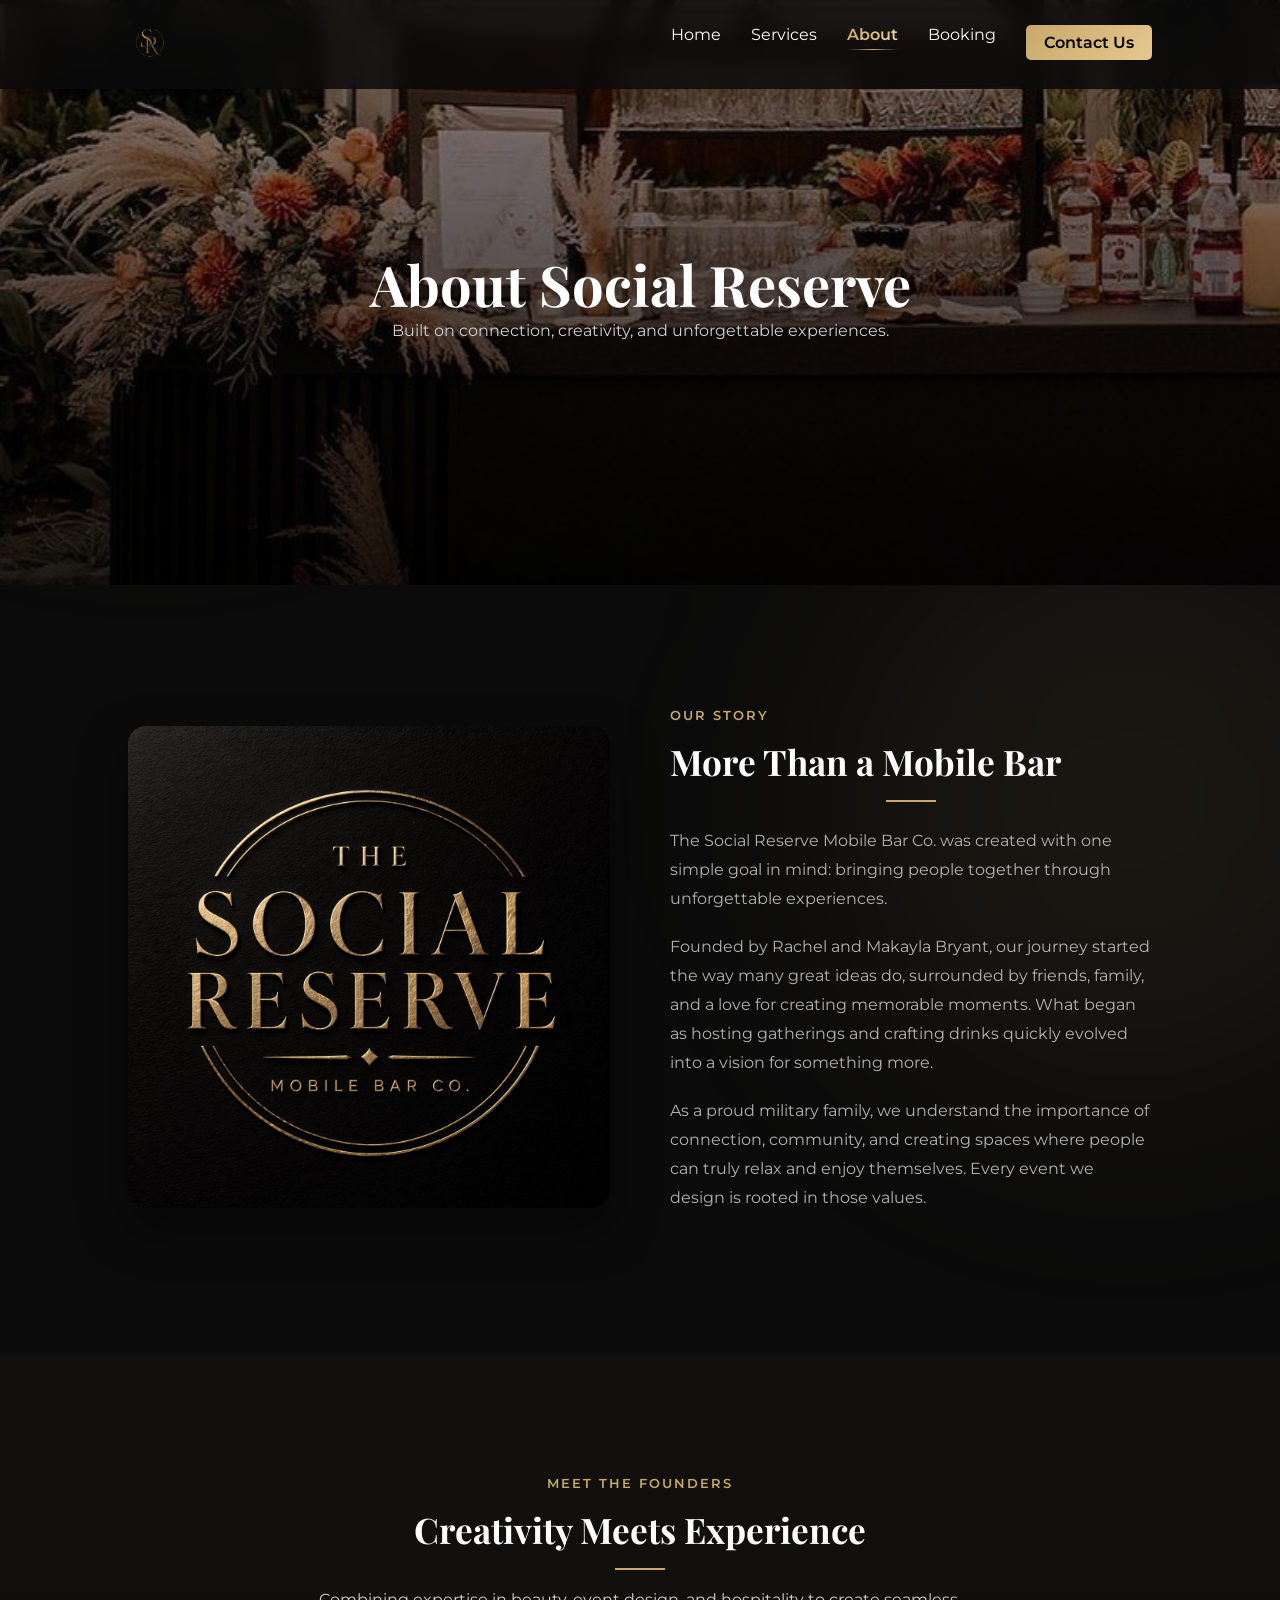
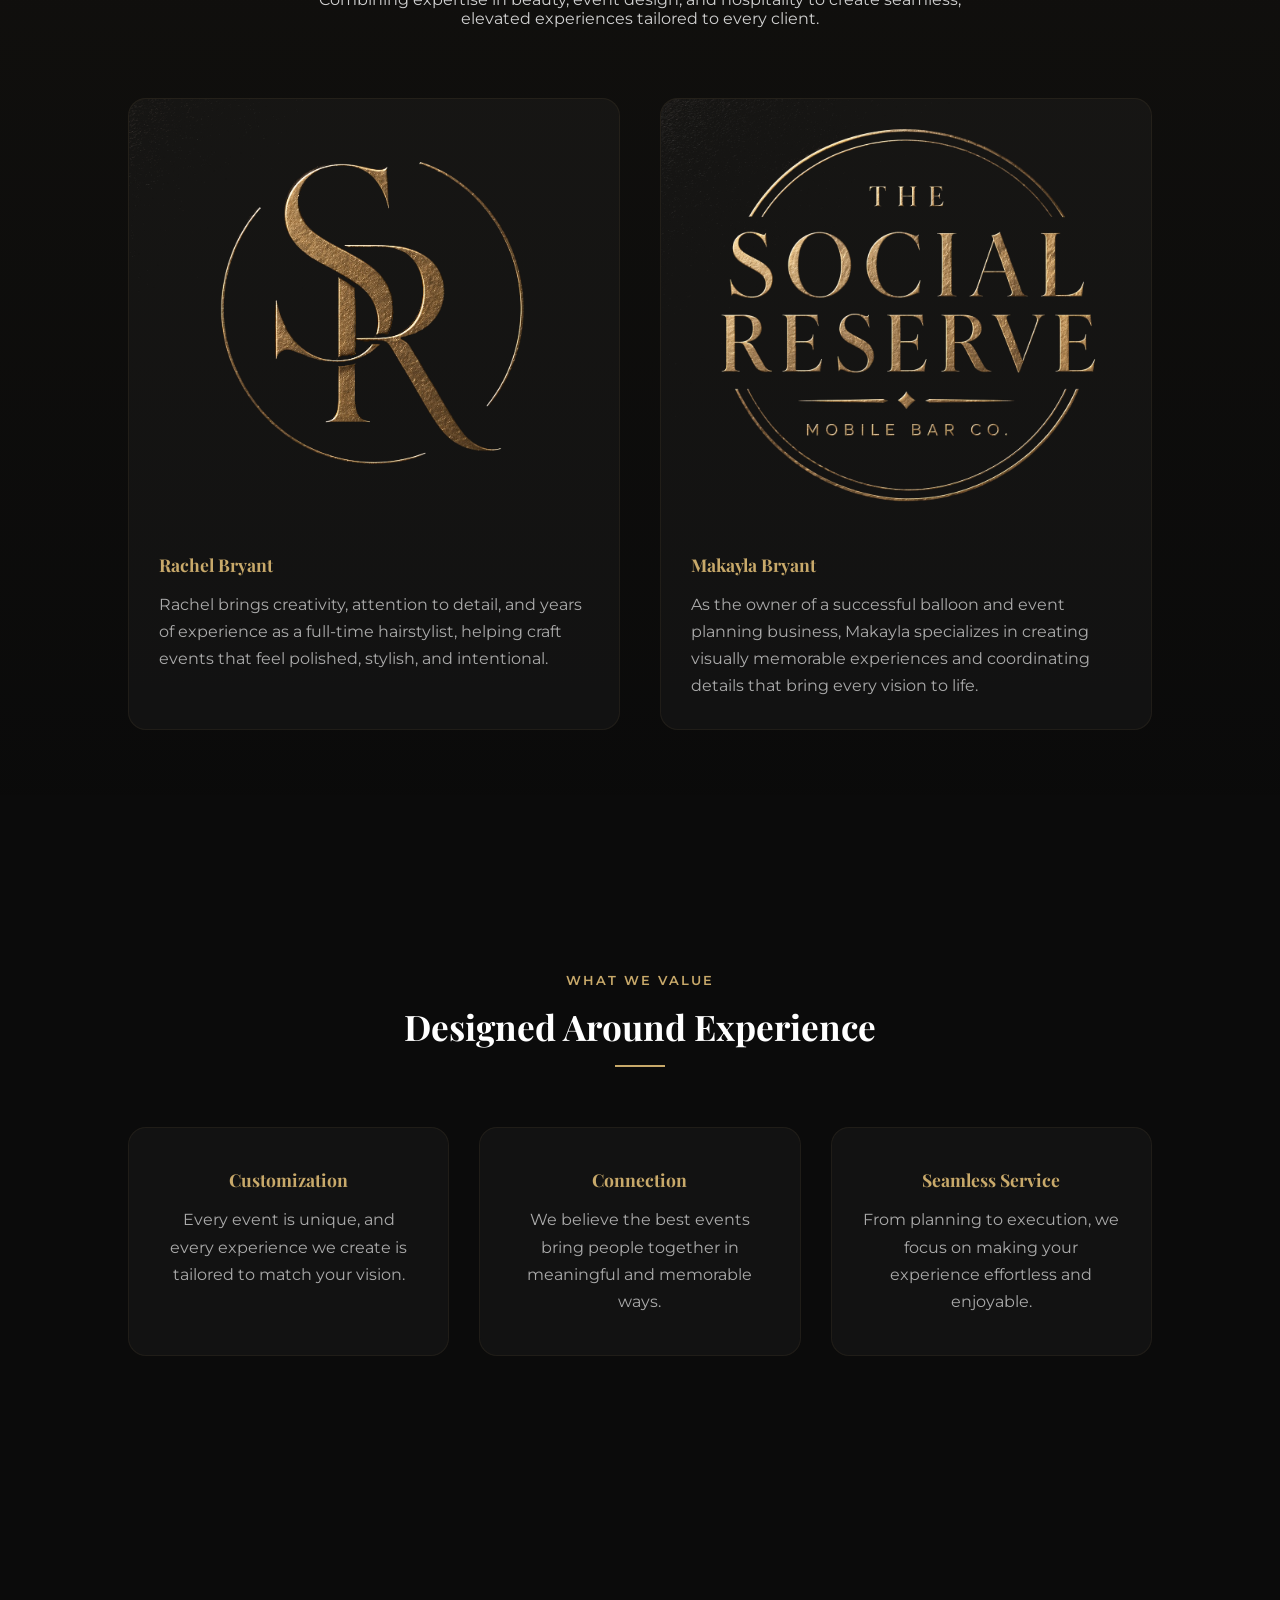
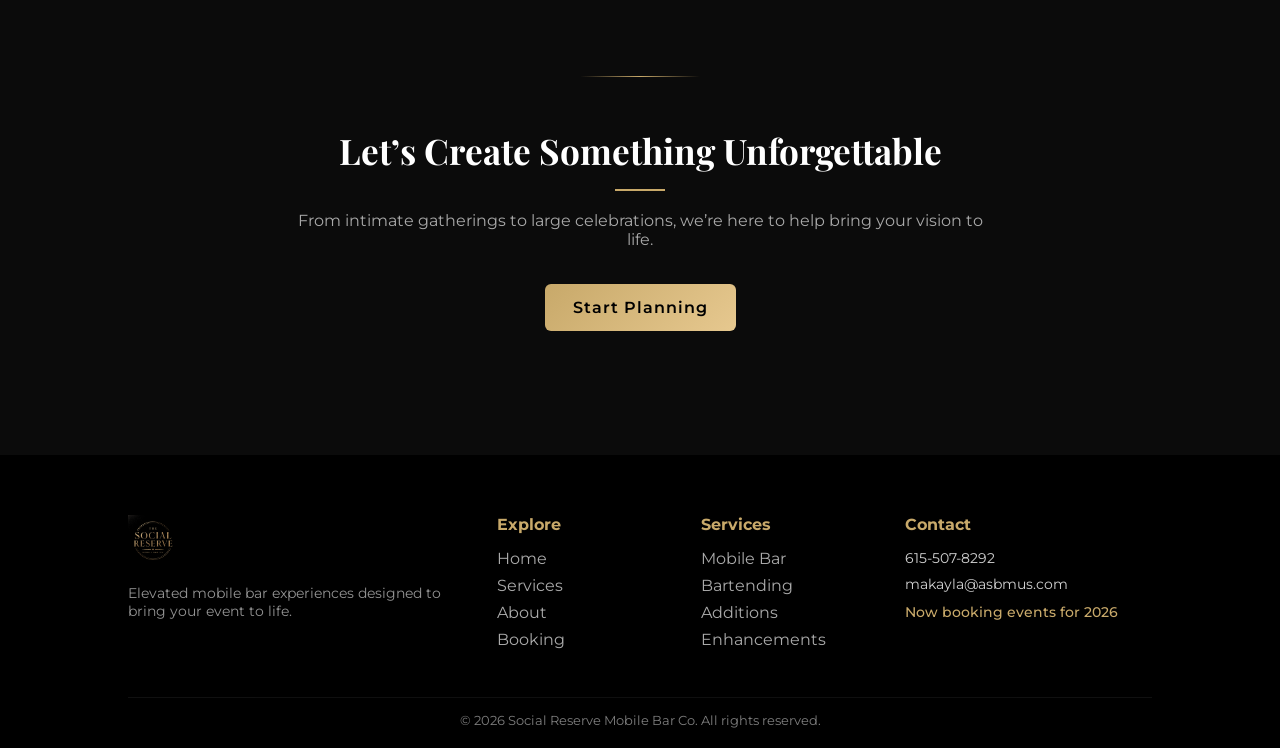
==== about.html @ 501cd26a "Add files via upload" ====
<!DOCTYPE html>
<html lang="en">
<head>
<meta charset="UTF-8">
<meta name="viewport" content="width=device-width, initial-scale=1.0">

<title>About Us | Social Reserve Mobile Bar</title>

<meta name="description" content="Learn more about Social Reserve Mobile Bar Co., founded by Rachel and Makayla Bryant. Discover the story behind our elevated mobile bar experiences and event services.">

<link href="https://fonts.googleapis.com/css2?family=Playfair+Display:wght@500;700&family=Montserrat:wght@300;400;500;600&display=swap" rel="stylesheet">

<link rel="stylesheet" href="style.css">
</head>

<body>

<!-- ========================= -->
<!-- NAVBAR -->
<!-- ========================= -->

<header class="navbar">

    <a href="index.html" class="logo">
    <img src="images/logoSRtransparent.png" alt="Social Reserve Logo">
</a>

    <nav>
        <ul>
            <li><a href="index.html">Home</a></li>
            <li><a href="services.html">Services</a></li>
            <li><a href="about.html" class="active-nav">About</a></li>
            <li><a href="contact.html">Booking</a></li>
            <li><a href="contact.html" class="cta-nav">Contact Us</a></li>
        </ul>
    </nav>

</header>

<!-- ========================= -->
<!-- HERO -->
<!-- ========================= -->

<section class="page-hero">

    <img src="images/barsetup.jfif" class="page-hero-img" alt="Social Reserve Founders">

    <div class="page-hero-overlay"></div>

    <div class="page-hero-content">
        <h1>About Social Reserve</h1>

        <p>
            Built on connection, creativity, and unforgettable experiences.
        </p>
    </div>

</section>

<!-- ========================= -->
<!-- STORY SECTION -->
<!-- ========================= -->

<section class="about-story">

    <div class="about-story-grid">

        <div class="about-story-image">
            <img src="images/logoblacksocial.jpeg" alt="Rachel and Makayla Bryant">
        </div>

        <div class="about-story-text">

            <span class="section-tag">OUR STORY</span>

            <h2>More Than a Mobile Bar</h2>

            <p>
                The Social Reserve Mobile Bar Co. was created with one simple goal in mind:
                bringing people together through unforgettable experiences.
            </p>

            <p>
                Founded by Rachel and Makayla Bryant, our journey started the way many great ideas do,
                surrounded by friends, family, and a love for creating memorable moments.
                What began as hosting gatherings and crafting drinks quickly evolved into a vision
                for something more.
            </p>

            <p>
                As a proud military family, we understand the importance of connection,
                community, and creating spaces where people can truly relax and enjoy themselves.
                Every event we design is rooted in those values.
            </p>

        </div>

    </div>

</section>

<!-- ========================= -->
<!-- FOUNDERS -->
<!-- ========================= -->

<section class="founders">

    <div class="founders-intro">

        <span class="section-tag">MEET THE FOUNDERS</span>

        <h2>Creativity Meets Experience</h2>

        <p>
            Combining expertise in beauty, event design, and hospitality to create seamless,
            elevated experiences tailored to every client.
        </p>

    </div>

    <div class="founders-grid">

        <div class="founder-card">

            <img src="images/logoSRtransparent.png" alt="Rachel Bryant">

            <div class="founder-content">
                <h3>Rachel Bryant</h3>

                <p>
                    Rachel brings creativity, attention to detail, and years of experience
                    as a full-time hairstylist, helping craft events that feel polished,
                    stylish, and intentional.
                </p>
            </div>

        </div>

        <div class="founder-card">

            <img src="images/logoSocialtransparent.png"Makayla Bryant">

            <div class="founder-content">
                <h3>Makayla Bryant</h3>

                <p>
                    As the owner of a successful balloon and event planning business,
                    Makayla specializes in creating visually memorable experiences and
                    coordinating details that bring every vision to life.
                </p>
            </div>

        </div>

    </div>

</section>

<!-- ========================= -->
<!-- VALUES -->
<!-- ========================= -->

<section class="values">

    <div class="values-intro">

        <span class="section-tag">WHAT WE VALUE</span>

        <h2>Designed Around Experience</h2>

    </div>

    <div class="values-grid">

        <div class="value-box">
            <h3>Customization</h3>
            <p>
                Every event is unique, and every experience we create is tailored to match your vision.
            </p>
        </div>

        <div class="value-box">
            <h3>Connection</h3>
            <p>
                We believe the best events bring people together in meaningful and memorable ways.
            </p>
        </div>

        <div class="value-box">
            <h3>Seamless Service</h3>
            <p>
                From planning to execution, we focus on making your experience effortless and enjoyable.
            </p>
        </div>

    </div>

</section>

<!-- ========================= -->
<!-- CTA -->
<!-- ========================= -->

<section class="cta">

    <h2>Let’s Create Something Unforgettable</h2>

    <p>
        From intimate gatherings to large celebrations, we’re here to help bring your vision to life.
    </p>

    <a href="contact.html" class="btn-primary">
        Start Planning
    </a>

</section>

<!-- ========================= -->
<!-- FOOTER -->
<!-- ========================= -->

<footer class="footer">

    <div class="footer-container">

        <!-- LOGO + BRAND -->
        <div class="footer-brand">
            <img src="images/logoSocialtransparent.png" alt="Social Reserve Logo">
            <p>
                Elevated mobile bar experiences designed to bring your event to life.
            </p>
        </div>

        <!-- NAVIGATION -->
        <div class="footer-links">
            <h4>Explore</h4>
            <ul>
                <li><a href="index.html">Home</a></li>
                <li><a href="services.html">Services</a></li>
                <li><a href="about.html">About</a></li>
                <li><a href="contact.html">Booking</a></li>
            </ul>
        </div>

        <!-- SERVICES QUICK LINKS -->
        <div class="footer-links">
            <h4>Services</h4>
            <ul>
                <li><a href="#mobilebar">Mobile Bar</a></li>
                <li><a href="#bartending">Bartending</a></li>
                <li><a href="#additions">Additions</a></li>
                <li><a href="#enhancements">Enhancements</a></li>
            </ul>
        </div>

        <!-- CONTACT + AVAILABILITY -->
        <div class="footer-contact">
            <h4>Contact</h4>
            <p>615-507-8292</p>
            <p>makayla@asbmus.com</p>

            <p class="availability">
                Now booking events for 2026
            </p>
        </div>

    </div>

    <!-- BOTTOM BAR -->
    <div class="footer-bottom">
        <p>© 2026 Social Reserve Mobile Bar Co. All rights reserved.</p>
    </div>

</footer>

</body>
</html>
---- style.css ----
/* ========================= */
/* RESET */
/* ========================= */
* {
    margin: 0;
    padding: 0;
    box-sizing: border-box;
}

html {
    scroll-behavior: smooth;
}

body {
    font-family: 'Montserrat', sans-serif;
    background: #0b0b0b;
    color: #fff;
    overflow-x: hidden;
}

/* ========================= */
/* BACKGROUND GLOW */
/* ========================= */
body::before,
body::after {
    content: "";
    position: fixed;
    width: 600px;
    height: 600px;
    border-radius: 50%;
    filter: blur(120px);
    z-index: -1;
}

body::before {
    top: -200px;
    left: -150px;
    background: rgba(200,169,106,0.12);
}

body::after {
    bottom: -200px;
    right: -150px;
    background: rgba(200,169,106,0.08);
}

/* ========================= */
/* TYPOGRAPHY */
/* ========================= */
h1, h2, h3 {
    font-family: 'Playfair Display', serif;
}

h1 {
    font-size: 3.5rem;
}

h2 {
    font-size: 2.2rem;
    margin-bottom: 20px;
}

h2::after {
    content: "";
    display: block;
    width: 50px;
    height: 2px;
    background: #c8a96a;
    margin: 15px auto 0;
}

h3 {
    color: #c8a96a;
    font-size: 1.1rem;
}

p {
    color: #d1d1d1;
    max-width: 700px;
    margin: 0 auto;
}

/* ========================= */
/* VALUE */
/* ========================= */

.value {
    text-align: center;
    padding: 120px 10% 80px;
    position: relative;
}

/* subtle fade from hero */
.value::before {
    content: "";

    position: absolute;

    width: 500px;
    height: 500px;

    top: -250px;
    right: -250px;

    border-radius: 50%;

    background: rgba(200,169,106,0.04);

    filter: blur(100px);
}

/* spacing */
.value h2 {
    margin-bottom: 15px;
}

/* first line (highlighted) */
.value-lead {
    font-size: 1.1rem;
    opacity: 0.9;
    margin-bottom: 10px;
}

/* second line (softer) */
.value-sub {
    font-size: 0.95rem;
    opacity: 0.7;
    max-width: 600px;
}

/* ========================= */
/* NAVBAR */
/* ========================= */

.navbar {
    position: fixed;
    width: 100%;
    top: 0;
    padding: 20px 10%;
    display: flex;
    justify-content: space-between;
    align-items: center;
    background: rgba(11,11,11,0.85);
    backdrop-filter: blur(10px);
    z-index: 1000;
}

.logo img {
    height: 45px;
}

.navbar ul {
    display: flex;
    list-style: none;
    gap: 30px;
}

.navbar a {
    color: #fff;
    text-decoration: none;
    transition: 0.3s;
}

.navbar a:hover {
    color: #c8a96a;
}

.cta {
    position: relative;
    margin-top: 80px;
}

.cta::before {
    content: "";
    display: block;
    width: 120px;
    height: 1px;
    margin: 0 auto 50px;

    background: linear-gradient(
        to right,
        transparent,
        #c8a96a,
        transparent
    );
}

.cta-nav {
    display: inline-block;
    position: relative;
    overflow: hidden;

    background: linear-gradient(135deg, #c8a96a, #e6c88f);
    color: #000 !important;
    padding: 8px 18px;
    border-radius: 5px;
    font-weight: 600;
    text-decoration: none;

    transition: transform 0.25s ease, box-shadow 0.25s ease;
}

/* hover matches hero */
.cta-nav:hover {
    transform: translateY(-2px);
    box-shadow: 0 8px 18px rgba(200,169,106,0.25);
}

/* same shine effect */
.cta-nav::after {
    content: "";
    position: absolute;
    inset: 0;
    background: linear-gradient(
        120deg,
        transparent,
        rgba(255,255,255,0.25),
        transparent
    );
    transform: translateX(-100%);
    transition: transform 0.5s ease;
}

.cta-nav:hover::after {
    transform: translateX(100%);
}

/* ========================= */
/* HERO */
/* ========================= */
/* HERO CONTAINER */
.hero {
    position: relative;
    height: 100vh;
    padding-top: 80px;
    overflow: hidden;

    display: flex;
    justify-content: center;
    align-items: center;
}

/* IMAGE (BOTTOM LAYER) */
.hero-img {
    position: absolute;
    top: 0;
    left: 0;

    width: 100%;
    height: 100%;
    object-fit: cover;

    z-index: 0;
}

.hero-buttons {
    display: flex;
    gap: 15px;
    margin-top: 10px;
    flex-wrap: wrap; /* prevents overlap */
    justify-content: center;
}

/* OVERLAY (MIDDLE LAYER) */
.hero-overlay {
    position: absolute;
    top: 0;
    left: 0;

    width: 100%;
    height: 100%;

    background: linear-gradient(
        to bottom,
        rgba(0,0,0,0.3) 0%,
        rgba(0,0,0,0.5) 40%,
        rgba(0,0,0,0.9) 100%
    );

    z-index: 1;
}

/* CONTENT (TOP LAYER) */
.hero-content {
    position: relative;
    z-index: 2;

    max-width: 750px;
    width: 90%;

    text-align: center;

    display: flex;
    flex-direction: column;
    align-items: center;
    justify-content: center;
    gap: 20px; /* THIS fixes overlap */
}

.hero h1 {
    font-size: 3.5rem;
    line-height: 1.2;
}

.hero p {
    font-size: 1.05rem;
    opacity: 0.9;
    max-width: 550px;
}

/* ========================= */
/* BUTTONS */
/* ========================= */

.btn-primary {
    display: inline-block;
    position: relative;
    overflow: hidden; /* THIS FIXES THE BLEED */

    background: linear-gradient(135deg, #c8a96a, #e6c88f);
    color: #000;
    padding: 14px 28px;
    border-radius: 6px;
    font-weight: 600;
    letter-spacing: 1px;
    text-decoration: none;

    transition: transform 0.25s ease, box-shadow 0.25s ease;
}

/* CLEAN HOVER */
.btn-primary:hover {
    transform: translateY(-2px);
    box-shadow: 0 8px 20px rgba(200,169,106,0.25);
}

/* INTERNAL SHINE (stays inside button) */
.btn-primary::after {
    content: "";
    position: absolute;
    inset: 0;
    background: linear-gradient(
        120deg,
        transparent,
        rgba(255,255,255,0.25),
        transparent
    );
    transform: translateX(-100%);
    transition: transform 0.5s ease;
}

.btn-primary:hover::after {
    transform: translateX(100%);
}

.btn-secondary {
    border: 1px solid rgba(200,169,106,0.6);
    padding: 14px 28px;
    border-radius: 6px;
    color: #c8a96a;
    text-decoration: none;
    font-weight: 500;

    transition: all 0.3s ease;
    position: relative;
}

/* hover fill */
.btn-secondary:hover {
    background: #c8a96a;
    color: #000;
    transform: translateY(-2px);
}

/* subtle glow */
.btn-secondary:hover {
    box-shadow: 0 8px 25px rgba(200,169,106,0.25);
}

.hero-buttons a {
    display: inline-block;
}

.btn-primary:active,
.btn-secondary:active {
    transform: translateY(0);
    box-shadow: none;
}

/* ========================= */
/* SECTIONS */
/* ========================= */
section {
    padding: 100px 10%;
    text-align: center;
}

/* ========================= */
/* SERVICES */
/* ========================= */
.services {
    background: linear-gradient(to bottom, rgba(200,169,106,0.05), transparent);
}

.services-sub {
    margin-bottom: 50px;
    opacity: 0.7;
}

/* FEATURED */
.featured-services {
    display: grid;
    grid-template-columns: 1fr 1fr;
    gap: 30px;
    margin-bottom: 60px;
}

/* SUPPORTING */
.supporting-services {
    display: grid;
    grid-template-columns: repeat(3, 1fr);
    gap: 25px;
}

/* CARDS */
.service-card {
    position: relative;
    overflow: hidden;
    border-radius: 12px;
    height: 320px;
    border: 1px solid rgba(200,169,106,0.2);
    transition: 0.4s;
}

.service-card.featured {
    height: 400px;
}

.service-card img {
    width: 100%;
    height: 100%;
    object-fit: cover;
    transition: 0.5s;
}

.card-content {
    position: absolute;
    bottom: 0;
    padding: 20px;
    width: 100%;
    background: linear-gradient(to top, rgba(0,0,0,0.9), transparent);
}

.service-card:hover {
    transform: translateY(-8px);
}

.service-card:hover img {
    transform: scale(1.05);
}

/* ========================= */
/* ENHANCEMENTS + TARGET */
/* ========================= */
.enhancements-grid,
.target-grid {
    display: grid;
    grid-template-columns: repeat(4, 1fr);
    gap: 25px;
}

.enhancement-card,
.target-item {
    background: rgba(255,255,255,0.02);
    border-radius: 12px;
    overflow: hidden;
    transition: 0.3s;
}

.enhance-img,
.target-img {
    height: 200px;
}

.enhance-img img,
.target-img img {
    width: 100%;
    height: 100%;
    object-fit: cover;
}

.enhance-text,
.target-text {
    padding: 18px;
    text-align: left;
}

.enhancement-card:hover,
.target-item:hover {
    transform: translateY(-5px);
}

/* ========================= */
/* ABOUT */
/* ========================= */
.about-container {
    display: grid;
    grid-template-columns: 1fr 1fr;
    gap: 40px;
    align-items: center;
}

.about-image img {
    width: 100%;
    border-radius: 12px;
}

.about-text {
    text-align: left;
}

/* ========================= */
/* SEO */
/* ========================= */

.seo-section {
    padding: 80px 10% 40px;
    opacity: 0.5; /* makes it feel "incognito" */
    font-size: 0.85rem;
}

.seo-content {
    max-width: 800px;
    margin: 0 auto;
    text-align: center;
}

.seo-section h2 {
    font-size: 1.2rem;
    margin-bottom: 15px;
    opacity: 0.7;
}

.seo-section p {
    margin-bottom: 15px;
    line-height: 1.6;
}

/* ========================= */
/* FORM */
/* ========================= */
.cta form {
    max-width: 600px;
    margin: 30px auto 0;
    display: flex;
    flex-direction: column;
    gap: 15px;
}

.cta input,
.cta textarea {
    padding: 12px;
    background: #1a1a1a;
    border: none;
    color: #fff;
}

.cta button {
    background: #c8a96a;
    padding: 14px;
    border: none;
}

/* ========================= */
/* FOOTER */
/* ========================= */

.footer {
    background: #000;
    padding: 60px 10% 20px;
}

.footer-container {
    display: grid;
    grid-template-columns: 2fr 1fr 1fr 1.5fr;
    gap: 40px;
    margin-bottom: 40px;
}

/* BRAND */
.footer-brand img {
    height: 50px;
    margin-bottom: 15px;
}

.footer-brand p {
    font-size: 0.9rem;
    opacity: 0.7;
}

/* LINKS */
.footer-links h4,
.footer-contact h4 {
    margin-bottom: 15px;
    font-size: 1rem;
    color: #c8a96a;
}

.footer-links ul {
    list-style: none;
}

.footer-links li {
    margin-bottom: 8px;
}

.footer-links a {
    text-decoration: none;
    color: #aaa;
    transition: 0.3s;
}

.footer-links a:hover {
    color: #c8a96a;
}

/* CONTACT */
.footer-contact p {
    margin-bottom: 8px;
    font-size: 0.9rem;
}

.availability {
    margin-top: 10px;
    color: #c8a96a;
    font-weight: 500;
}

/* BOTTOM */
.footer-bottom {
    border-top: 1px solid rgba(255,255,255,0.1);
    padding-top: 15px;
    text-align: center;
    font-size: 0.8rem;
    opacity: 0.6;
}

/* ========================= */
/* SERVICES PAGE */
/* ========================= */

/* PAGE HERO */
/* ========================= */
/* SERVICES HERO */
/* ========================= */

.page-hero {
    position: relative;
    height: 65vh;

    display: flex;
    justify-content: center;
    align-items: center;

    overflow: hidden;
}

.page-hero-img {
    position: absolute;
    width: 100%;
    height: 100%;
    object-fit: cover;

    animation: zoom 20s infinite alternate;
}

.page-hero-overlay {
    position: absolute;
    inset: 0;

    background: linear-gradient(
        to bottom,
        rgba(0,0,0,0.35),
        rgba(0,0,0,0.85)
    );
}

.page-hero-content {
    position: relative;
    z-index: 2;
    text-align: center;
    max-width: 700px;
}

/* SERVICE SECTIONS */
.service-section {
    padding: 100px 10%;
}

/* GRID */
.service-grid {
    display: grid;
    grid-template-columns: repeat(2, 1fr);
    gap: 30px;
    margin-top: 40px;
}

/* BOX */
.service-box {
    transition: 0.35s ease;
}

.service-box:hover {
    transform: translateY(-8px);
}

.service-box img {
    width: 100%;
    height: 200px;
    object-fit: cover;
    border-radius: 10px;
    transition: 0.5s ease;
}

.service-box h3 {
    margin-top: 10px;
}

.service-box p {
    font-size: 0.9rem;
    opacity: 0.8;
}

.service-box:hover img {
    transform: scale(1.03);
}

/* PROCESS */
.process {
    text-align: center;
    padding: 100px 10%;
}

.process-steps {
    background: rgba(255,255,255,0.03);
    border: 1px solid rgba(200,169,106,0.08);

    padding: 35px;
    border-radius: 16px;

    transition: 0.3s ease;
    display: grid;
    grid-template-columns: repeat(3, 1fr);
    gap: 40px;
    margin-top: 40px;
}

.process-steps div:hover {
    transform: translateY(-6px);
    border-color: rgba(200,169,106,0.25);
}


/* ========================= */
/* ABOUT PAGE */
/* ========================= */

/* STORY SECTION */
.about-story {
    padding: 120px 10%;
}

.about-story-grid {
    display: grid;
    grid-template-columns: 1fr 1fr;
    gap: 60px;
    align-items: center;
}

.about-story-image img {
    width: 100%;
    border-radius: 18px;
    box-shadow: 0 20px 50px rgba(0,0,0,0.45);
}

.about-story-text {
    text-align: left;
}

.about-story-text h2 {
    margin-bottom: 25px;
}

.about-story-text p {
    margin-bottom: 20px;
    opacity: 0.85;
    line-height: 1.8;
}

/* SMALL GOLD TAG */
.section-tag {
    display: inline-block;
    margin-bottom: 15px;

    color: #c8a96a;
    font-size: 0.8rem;
    letter-spacing: 2px;
    font-weight: 600;
}

/* ========================= */
/* FOUNDERS */
/* ========================= */

.founders {
    padding: 120px 10%;
    background: linear-gradient(
        to bottom,
        rgba(200,169,106,0.04),
        transparent
    );
}

.founders-intro {
    text-align: center;
    max-width: 700px;
    margin: 0 auto 70px;
}

.founders-grid {
    display: grid;
    grid-template-columns: 1fr 1fr;
    gap: 40px;
}

.founder-card {
    background: rgba(255,255,255,0.03);

    border: 1px solid rgba(200,169,106,0.08);

    border-radius: 18px;
    overflow: hidden;

    transition: 0.35s ease;
}

.founder-card:hover {
    transform: translateY(-8px);
    border-color: rgba(200,169,106,0.25);
}

.founder-card img {
    width: 100%;
    height: 420px;
    object-fit: cover;

    transition: 0.5s ease;
}

.founder-card:hover img {
    transform: scale(1.03);
}

.founder-content {
    padding: 30px;
    text-align: left;
}

.founder-content h3 {
    margin-bottom: 15px;
}

.founder-content p {
    opacity: 0.8;
    line-height: 1.7;
}

/* ========================= */
/* VALUES SECTION */
/* ========================= */

.values {
    padding: 120px 10%;
}

.values-intro {
    text-align: center;
    margin-bottom: 60px;
}

.values-grid {
    display: grid;
    grid-template-columns: repeat(3, 1fr);
    gap: 30px;
}

.value-box {
    background: rgba(255,255,255,0.03);

    border: 1px solid rgba(200,169,106,0.08);

    border-radius: 18px;

    padding: 40px 30px;

    transition: 0.35s ease;
}

.value-box:hover {
    transform: translateY(-8px);
    border-color: rgba(200,169,106,0.25);
}

.value-box h3 {
    margin-bottom: 15px;
}

.value-box p {
    opacity: 0.8;
    line-height: 1.7;
}

/* ========================= */
/* ABOUT CTA */
/* ========================= */

.cta {
    position: relative;
    padding: 120px 10%;
    text-align: center;
}

.cta::before {
    content: "";

    display: block;

    width: 120px;
    height: 1px;

    margin: 0 auto 50px;

    background: linear-gradient(
        to right,
        transparent,
        #c8a96a,
        transparent
    );
}

.cta h2 {
    margin-bottom: 20px;
}

.cta p {
    margin-bottom: 35px;
    opacity: 0.8;
}

/* ========================= */
/* ACTIVE NAV LINK */
/* ========================= */

.active-nav {
    position: relative;
    display: inline-block;

    background: linear-gradient(
        135deg,
        #c8a96a,
        #f0d39a,
        #c8a96a
    );

    background-size: 200% 200%;

    -webkit-background-clip: text;
    background-clip: text;
    -webkit-text-fill-color: transparent;
    color: transparent;

    animation: goldShimmer 4s ease infinite;

    font-weight: 600;
}

/* subtle underline */
.active-nav::after {
    content: "";
    position: absolute;
    left: 0;
    bottom: -6px;

    width: 100%;
    height: 1px;

    background: linear-gradient(
        to right,
        transparent,
        #c8a96a,
        transparent
    );
}

/* ========================= */
/* CONTACT PAGE */
/* ========================= */

.contact-info,
.booking-form,
.expectations {
    padding: 120px 10%;
}

/* INTRO */
.contact-intro,
.booking-intro,
.expectations-content {
    text-align: center;
    max-width: 700px;
    margin: 0 auto 60px;
}

/* CONTACT GRID */
.contact-grid {
    display: grid;
    grid-template-columns: repeat(3, 1fr);
    gap: 30px;
}

.contact-card {
    background: rgba(255,255,255,0.03);

    border: 1px solid rgba(200,169,106,0.08);

    border-radius: 18px;

    padding: 40px 30px;

    transition: 0.35s ease;
}

.contact-card:hover {
    transform: translateY(-8px);
    border-color: rgba(200,169,106,0.25);
}

/* FORM */
.form-embed {
    max-width: 900px;
    margin: 0 auto;
}

.placeholder-form {
    background: rgba(255,255,255,0.03);

    border: 1px solid rgba(200,169,106,0.08);

    border-radius: 18px;

    padding: 80px 40px;
}

/* EXPECTATIONS */
.expectation-grid {
    display: grid;
    grid-template-columns: repeat(3, 1fr);
    gap: 30px;
}

.expectation-box {
    background: rgba(255,255,255,0.03);

    border: 1px solid rgba(200,169,106,0.08);

    border-radius: 18px;

    padding: 40px 30px;

    transition: 0.35s ease;
}

.expectation-box:hover {
    transform: translateY(-8px);
    border-color: rgba(200,169,106,0.25);
}

/* ========================= */
/* SIGNATURE SERVICE */
/* ========================= */

.signature-service {
    padding: 120px 10%;
}

/* ========================= */
/* PREMIUM SERVICE ROW */
/* ========================= */

.signature-row,
.service-row {
    position: relative;

    display: grid;
    grid-template-columns: 1.1fr 1fr;

    gap: 50px;
    align-items: center;

    background: rgba(255,255,255,0.03);

    border: 1px solid rgba(200,169,106,0.08);

    border-radius: 20px;

    padding: 45px;

    overflow: hidden;

    transition: 0.35s ease;

    margin-top: 50px;
}

/* hover */
.signature-row:hover,
.service-row:hover {
    transform: translateY(-5px);

    border-color: rgba(200,169,106,0.18);
}

/* image */
.signature-row img,
.service-row img {
    width: 100%;
    height: 100%;

    min-height: 450px;

    object-fit: cover;

    border-radius: 18px;

    box-shadow: 0 20px 45px rgba(0,0,0,0.35);

    transition: 0.45s ease;
}

/* image hover */
.signature-row:hover img,
.service-row:hover img {
    transform: scale(1.02);
}

/* text */
.service-text {
    text-align: left;
    position: relative;
    z-index: 2;
}

/* headings */
.signature-row h2,
.service-row h2,
.service-row h3 {
    margin-bottom: 20px;
}

/* description */
.service-description {
    margin-bottom: 30px;
    line-height: 1.8;
    opacity: 0.88;
}

/* glow */
.signature-row::before,
.service-row::before {
    content: "";

    position: absolute;

    width: 260px;
    height: 260px;

    bottom: -120px;
    left: -120px;

    border-radius: 50%;

    background: rgba(200,169,106,0.04);

    filter: blur(80px);
}

/* reverse layout */
.reverse-row {
    grid-template-columns: 1fr 1.1fr;
}

/* divider */
.gold-line {
    width: 55px;
    height: 2px;

    background: #c8a96a;

    margin: 18px 0 28px;
}

/* ========================= */
/* FEATURES */
/* ========================= */

.service-features {
    display: flex;
    flex-direction: column;
    gap: 16px;
}

.feature-item {
    display: flex;
    align-items: flex-start;
    gap: 12px;
}

.feature-item span {
    color: #c8a96a;
    font-size: 1.1rem;
    line-height: 1.5;
}

.feature-item p {
    margin: 0;
    line-height: 1.7;
}

/* shimmer animation */
@keyframes goldShimmer {

    0% {
        background-position: 0% 50%;
    }

    50% {
        background-position: 100% 50%;
    }

    100% {
        background-position: 0% 50%;
    }
}

/* ========================= */
/* ANIMATIONS */
/* ========================= */
.hidden {
    opacity: 0;
    transform: translateY(40px);
}

.show {
    opacity: 1;
    transform: translateY(0);
}

@keyframes zoom {
    from { transform: scale(1); }
    to { transform: scale(1.1); }
}

/* ========================= */
/* MOBILE */
/* ========================= */
@media (max-width: 900px) {

    .featured-services {
        grid-template-columns: 1fr;
    }

    .supporting-services {
        grid-template-columns: 1fr 1fr;
    }

        .contact-grid,
    .expectation-grid {
        grid-template-columns: 1fr;
    }


        .service-row {
        grid-template-columns: 1fr;
    }

    .service-grid {
        grid-template-columns: 1fr 1fr;
    }

    .signature-row,
.service-row {
    grid-template-columns: 1fr;
}

.signature-row img,
.service-row img {
    min-height: 320px;
}

    .process-steps {
        grid-template-columns: 1fr;
    }

    .enhancements-grid,
    .target-grid {
        grid-template-columns: 1fr 1fr;
    }

    .about-container {
        grid-template-columns: 1fr;
    }

        .hero-content {
        gap: 15px;
    }

    .hero h1 {
        font-size: 2.2rem;
    }

    .hero p {
        font-size: 0.95rem;
    }

    .hero-buttons {
        flex-direction: column;
        width: 100%;
    }

    .hero-buttons a {
        width: 100%;
        text-align: center;
    }

        .about-story-grid,
    .founders-grid,
    .values-grid {
        grid-template-columns: 1fr;
    }

    .about-story {
        padding-top: 80px;
    }

    .about-story-text {
        text-align: center;
    }

    .founder-content {
        text-align: center;
    }
}

@media (max-width: 600px) {

    .supporting-services,
    .enhancements-grid,
    .target-grid {
        grid-template-columns: 1fr;
    }

        .contact-info,
    .booking-form,
    .expectations {
        padding: 80px 8%;
    }

    .hero h1 {
        font-size: 2.2rem;
    }

    .service-grid {
        grid-template-columns: 1fr;
    }

        .about-story,
    .founders,
    .values,
    .cta {
        padding: 80px 8%;
    }

    .founder-card img {
        height: 320px;
    }
}
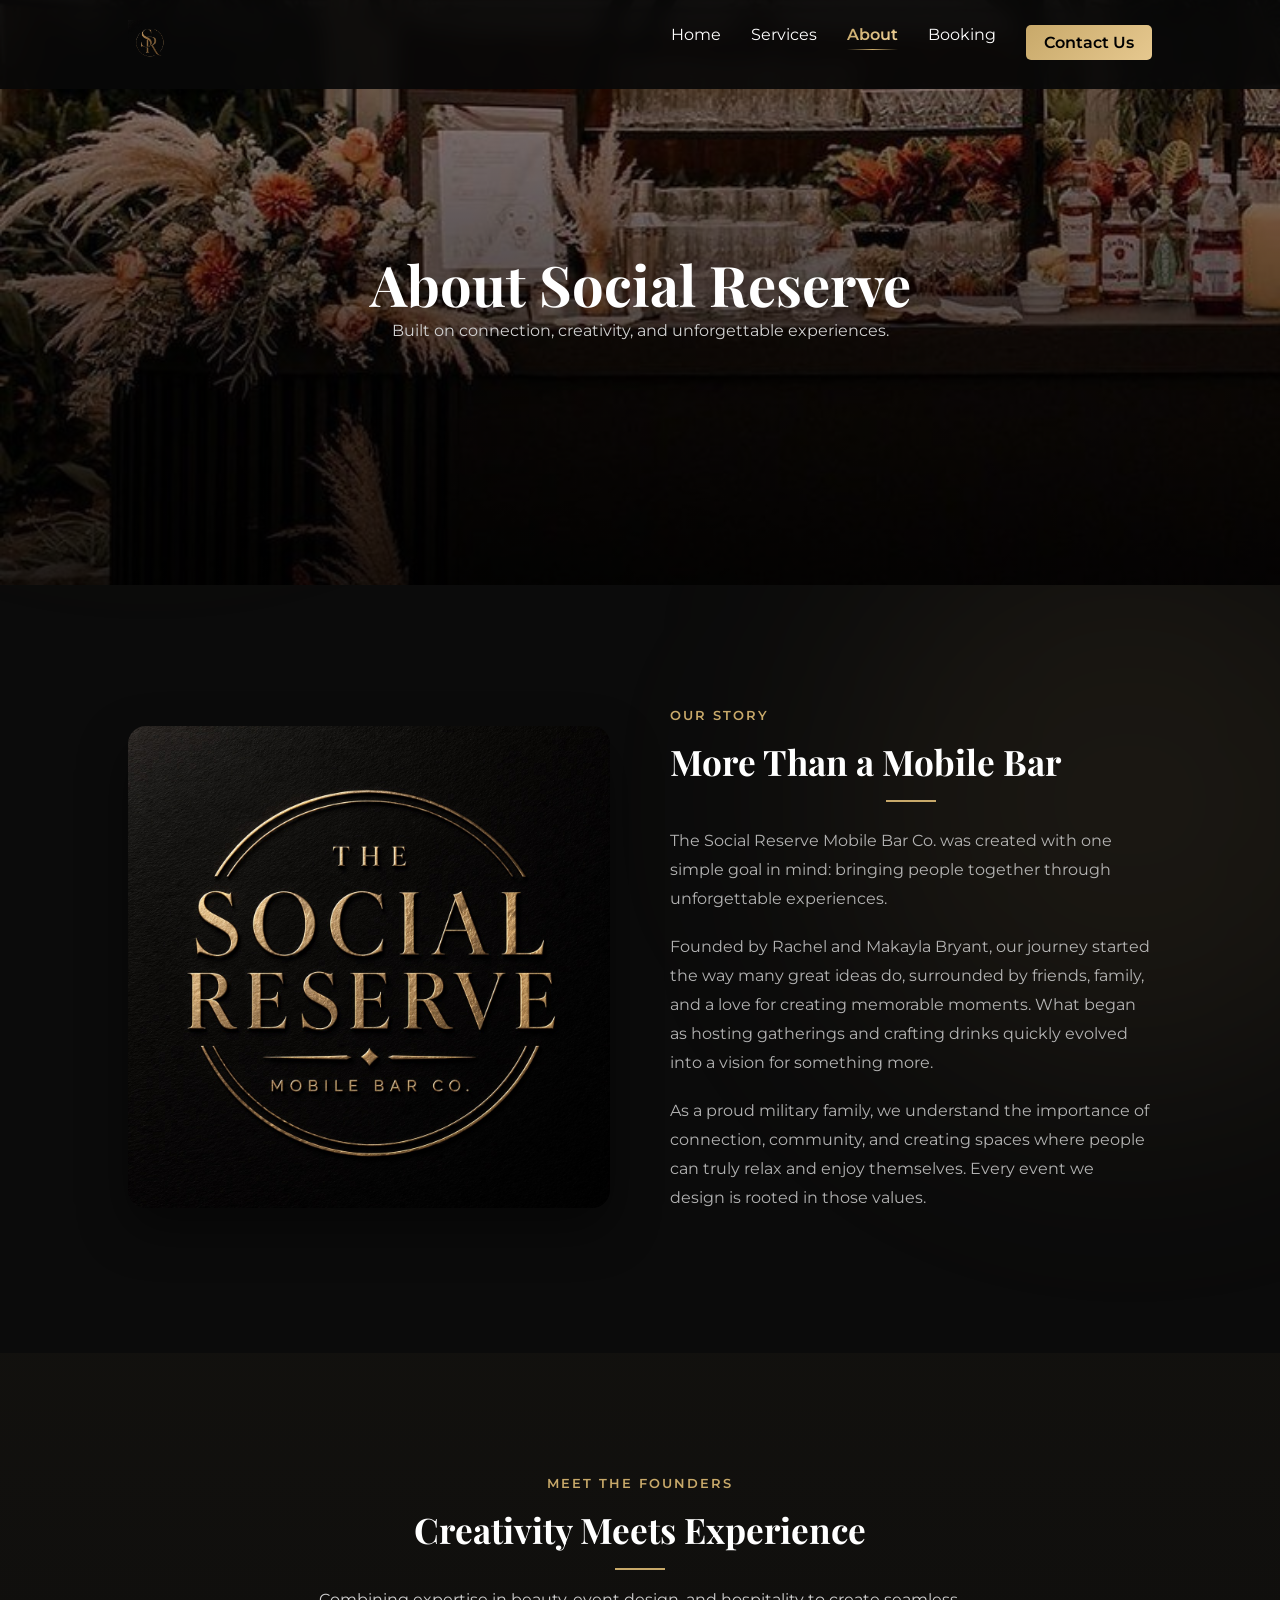
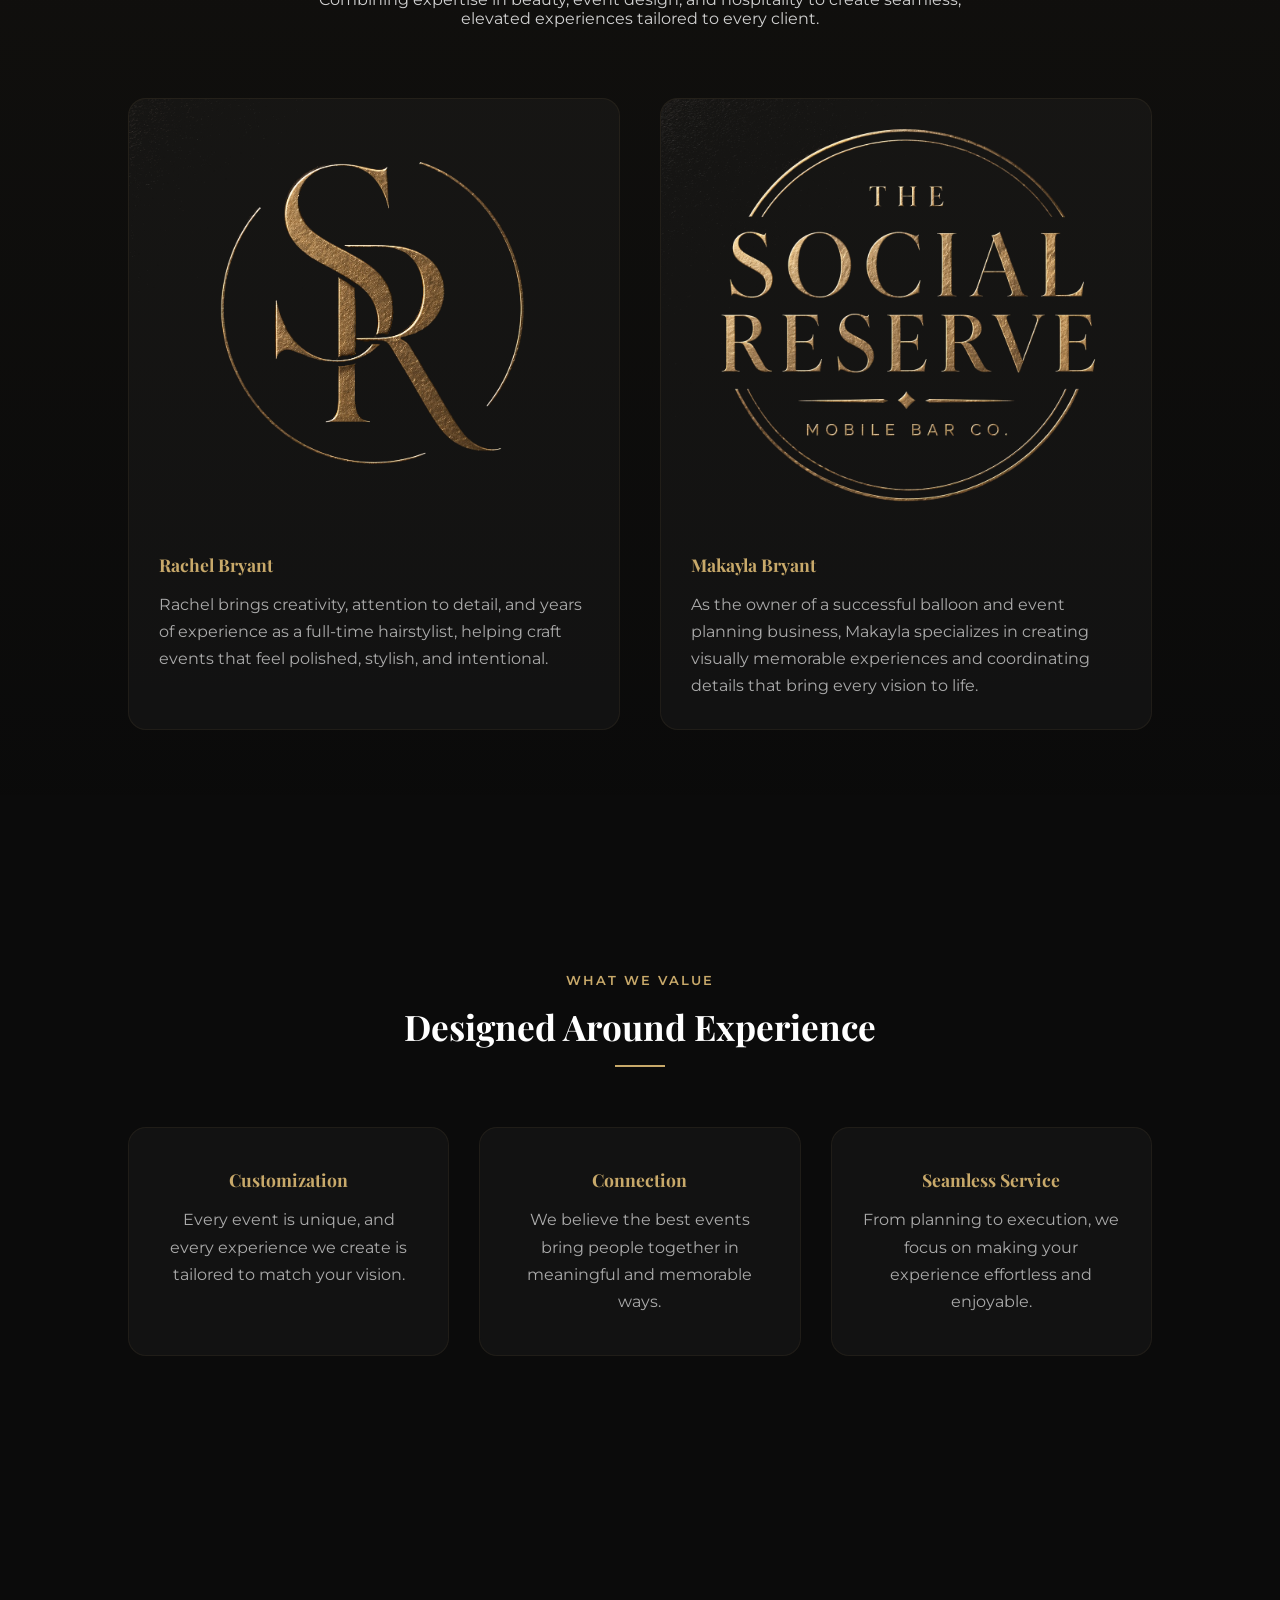
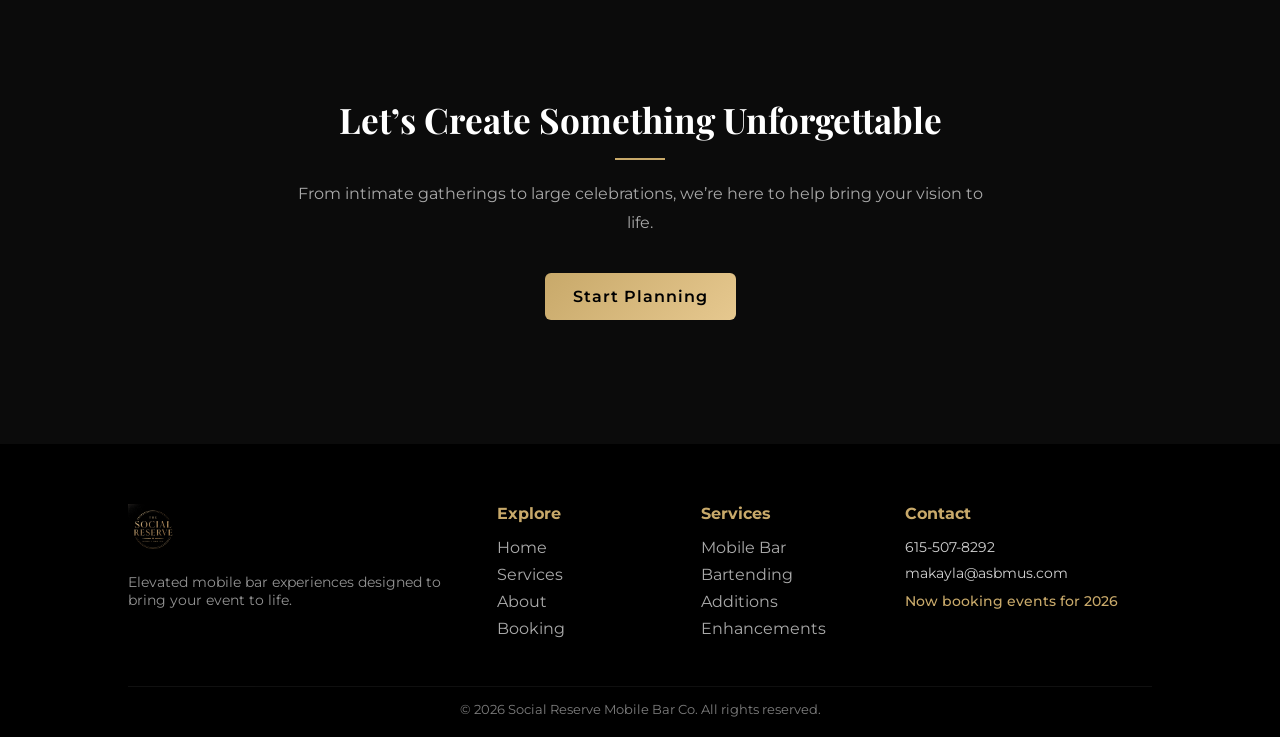
==== commit fbde1b51: "Add files via upload" ====
--- a/about.html
+++ b/about.html
@@ -21,11 +21,21 @@
 
 <header class="navbar">
 
+    <!-- LOGO -->
     <a href="index.html" class="logo">
-    <img src="images/logoSRtransparent.png" alt="Social Reserve Logo">
-</a>
-
-    <nav>
+        <img src="images/logoSRtransparent.png" alt="Social Reserve Logo">
+    </a>
+
+    <!-- HAMBURGER -->
+    <div class="menu-toggle" id="menu-toggle">
+        <span></span>
+        <span></span>
+        <span></span>
+    </div>
+
+    <!-- NAV -->
+    <nav class="nav-menu" id="nav-menu">
+
         <ul>
             <li><a href="index.html">Home</a></li>
             <li><a href="services.html">Services</a></li>
@@ -33,6 +43,7 @@
             <li><a href="contact.html">Booking</a></li>
             <li><a href="contact.html" class="cta-nav">Contact Us</a></li>
         </ul>
+
     </nav>
 
 </header>
--- a/style.css
+++ b/style.css
@@ -85,9 +85,26 @@
 /* ========================= */
 
 .value {
-    text-align: center;
-    padding: 120px 10% 80px;
     position: relative;
+    overflow: hidden;
+}
+
+.value-bg-logo {
+    position: absolute;
+
+    inset: 0;
+
+    display: flex;
+    justify-content: center;
+    align-items: center;
+
+    pointer-events: none;
+}
+
+.value-bg-logo img {
+    width: 500px;
+
+    opacity: 0.13;
 }
 
 /* subtle fade from hero */
@@ -107,6 +124,75 @@
     background: rgba(200,169,106,0.04);
 
     filter: blur(100px);
+}
+
+/* ========================= */
+/* CONSULTATION CTA */
+/* ========================= */
+
+.cta {
+    position: relative;
+
+    padding: 140px 10%;
+
+    text-align: center;
+
+    overflow: hidden;
+}
+
+/* subtle glow */
+.cta::before {
+    content: "";
+
+    position: absolute;
+
+    width: 500px;
+    height: 500px;
+
+    top: -250px;
+    right: -250px;
+
+    border-radius: 50%;
+
+    background: rgba(200,169,106,0.05);
+
+    filter: blur(120px);
+}
+
+.cta-content {
+    position: relative;
+    z-index: 2;
+
+    max-width: 700px;
+    margin: 0 auto;
+}
+
+.cta h2 {
+    margin: 20px 0 25px;
+}
+
+.cta p {
+    opacity: 0.85;
+    line-height: 1.8;
+
+    margin-bottom: 40px;
+}
+
+/* BUTTON ROW */
+.cta-buttons {
+    display: flex;
+    justify-content: center;
+    gap: 20px;
+}
+
+/* MOBILE */
+@media (max-width: 700px) {
+
+    .cta-buttons {
+        flex-direction: column;
+        align-items: center;
+    }
+
 }
 
 /* spacing */
@@ -140,7 +226,7 @@
     display: flex;
     justify-content: space-between;
     align-items: center;
-    background: rgba(11,11,11,0.85);
+    background: rgba(8,8,8,0.92);
     backdrop-filter: blur(10px);
     z-index: 1000;
 }
@@ -226,6 +312,106 @@
 }
 
 /* ========================= */
+/* MOBILE NAVIGATION */
+/* ========================= */
+
+.menu-toggle {
+    display: none;
+
+    flex-direction: column;
+    gap: 6px;
+
+    cursor: pointer;
+
+    z-index: 1100;
+}
+
+.menu-toggle span {
+    width: 28px;
+    height: 2px;
+
+    background: #fff;
+
+    transition: 0.3s ease;
+}
+
+/* MOBILE */
+@media (max-width: 900px) {
+
+    .navbar {
+        padding: 18px 6%;
+    }
+
+    /* SHOW HAMBURGER */
+    .menu-toggle {
+        display: flex;
+    }
+
+    /* MOBILE MENU */
+    .nav-menu {
+        position: fixed;
+
+        top: 0;
+        right: -100%;
+
+        width: 100%;
+        height: 100vh;
+
+        background: rgba(8,8,8,0.98);
+
+        backdrop-filter: blur(18px);
+
+        display: flex;
+        justify-content: center;
+        align-items: center;
+
+        transition: 0.4s ease;
+
+        z-index: 1000;
+    }
+
+    body.menu-open {
+    overflow: hidden;
+    }
+
+    /* OPEN */
+    .nav-menu.active {
+        right: 0;
+    }
+
+    /* STACK LINKS */
+    .nav-menu ul {
+        flex-direction: column;
+        align-items: center;
+        gap: 35px;
+    }
+
+    .nav-menu a {
+        font-size: 1.6rem;
+        letter-spacing: 1px;
+    }
+
+    /* HIDE NORMAL DESKTOP */
+    .navbar ul {
+        gap: 0;
+    }
+
+    /* ANIMATION */
+    .menu-toggle.active span:nth-child(1) {
+        transform: rotate(45deg) translateY(11px);
+    }
+
+    .menu-toggle.active span:nth-child(2) {
+        opacity: 0;
+    }
+
+    .menu-toggle.active span:nth-child(3) {
+        transform: rotate(-45deg) translateY(-11px);
+    }
+
+}
+
+/* ========================= */
 /* HERO */
 /* ========================= */
 /* HERO CONTAINER */
@@ -252,6 +438,8 @@
 
     z-index: 0;
 }
+
+
 
 .hero-buttons {
     display: flex;
@@ -1271,65 +1459,47 @@
 }
 
 /* ========================= */
-/* MOBILE */
-/* ========================= */
+/* TABLET */
+/* ========================= */
+
 @media (max-width: 900px) {
 
-    .featured-services {
-        grid-template-columns: 1fr;
-    }
-
-    .supporting-services {
-        grid-template-columns: 1fr 1fr;
-    }
-
-        .contact-grid,
-    .expectation-grid {
-        grid-template-columns: 1fr;
-    }
-
-
-        .service-row {
-        grid-template-columns: 1fr;
-    }
-
-    .service-grid {
-        grid-template-columns: 1fr 1fr;
-    }
-
-    .signature-row,
-.service-row {
-    grid-template-columns: 1fr;
-}
-
-.signature-row img,
-.service-row img {
-    min-height: 320px;
-}
-
-    .process-steps {
-        grid-template-columns: 1fr;
-    }
-
-    .enhancements-grid,
-    .target-grid {
-        grid-template-columns: 1fr 1fr;
-    }
-
-    .about-container {
-        grid-template-columns: 1fr;
-    }
-
-        .hero-content {
-        gap: 15px;
-    }
-
-    .hero h1 {
-        font-size: 2.2rem;
+    section,
+    .service-section,
+    .about-story,
+    .founders,
+    .values,
+    .contact-info,
+    .booking-form,
+    .expectations,
+    .cta {
+        padding: 80px 6%;
+    }
+
+    h1 {
+        font-size: 2.6rem;
+    }
+
+    h2 {
+        font-size: 2rem;
+    }
+
+    img {
+    object-position: center;
+    }
+
+    /* HERO */
+    .hero {
+        min-height: 100vh;
+        padding-top: 120px;
+    }
+
+    .hero-content {
+        gap: 18px;
     }
 
     .hero p {
-        font-size: 0.95rem;
+        font-size: 1rem;
     }
 
     .hero-buttons {
@@ -1340,57 +1510,114 @@
     .hero-buttons a {
         width: 100%;
         text-align: center;
-    }
-
-        .about-story-grid,
-    .founders-grid,
-    .values-grid {
-        grid-template-columns: 1fr;
-    }
-
-    .about-story {
-        padding-top: 80px;
-    }
-
-    .about-story-text {
-        text-align: center;
-    }
-
-    .founder-content {
-        text-align: center;
-    }
-}
-
-@media (max-width: 600px) {
-
+        max-width: 320px;
+    }
+
+    /* GRIDS */
+    .featured-services,
     .supporting-services,
     .enhancements-grid,
-    .target-grid {
-        grid-template-columns: 1fr;
-    }
-
-        .contact-info,
-    .booking-form,
-    .expectations {
-        padding: 80px 8%;
-    }
-
-    .hero h1 {
-        font-size: 2.2rem;
-    }
-
-    .service-grid {
-        grid-template-columns: 1fr;
-    }
-
-        .about-story,
-    .founders,
-    .values,
-    .cta {
-        padding: 80px 8%;
-    }
-
-    .founder-card img {
-        height: 320px;
-    }
+    .target-grid,
+    .service-grid,
+    .process-steps,
+    .about-container,
+    .about-story-grid,
+    .founders-grid,
+    .values-grid,
+    .contact-grid,
+    .expectation-grid,
+    .signature-row,
+    .service-row,
+    .footer-container {
+        grid-template-columns: 1fr !important;
+    }
+
+    /* SERVICE ROWS */
+    .signature-row,
+    .service-row {
+        padding: 30px;
+    }
+
+    .signature-row img,
+    .service-row img {
+        min-height: 320px;
+    }
+
+    /* FOOTER */
+    .footer {
+        text-align: center;
+    }
+
+    .footer-brand,
+    .footer-links,
+    .footer-contact {
+        align-items: center;
+    }
+
+}
+
+/* ========================= */
+/* MOBILE */
+/* ========================= */
+
+@media (max-width: 600px) {
+
+    h1 {
+        font-size: 2.1rem;
+        line-height: 1.2;
+    }
+
+    h2 {
+        font-size: 1.8rem;
+    }
+
+    p {
+        font-size: 0.95rem;
+    }
+
+    /* HERO */
+    .hero {
+        height: auto;
+        min-height: 100vh;
+    }
+
+    .hero-content {
+        width: 100%;
+    }
+
+    .hero-buttons {
+        gap: 15px;
+    }
+
+    .btn-primary,
+    .btn-secondary {
+        width: 100%;
+    }
+
+    /* CARDS */
+    .service-card.featured {
+        height: 280px;
+    }
+
+    .service-card.small {
+        height: 240px;
+    }
+
+    /* IMAGES */
+    .founder-card img,
+    .signature-row img,
+    .service-row img {
+        min-height: 260px;
+    }
+
+    /* VALUE LOGO */
+    .value-bg-logo img {
+        width: 280px;
+    }
+
+    /* CTA */
+    .cta-buttons {
+        flex-direction: column;
+    }
+
 }
